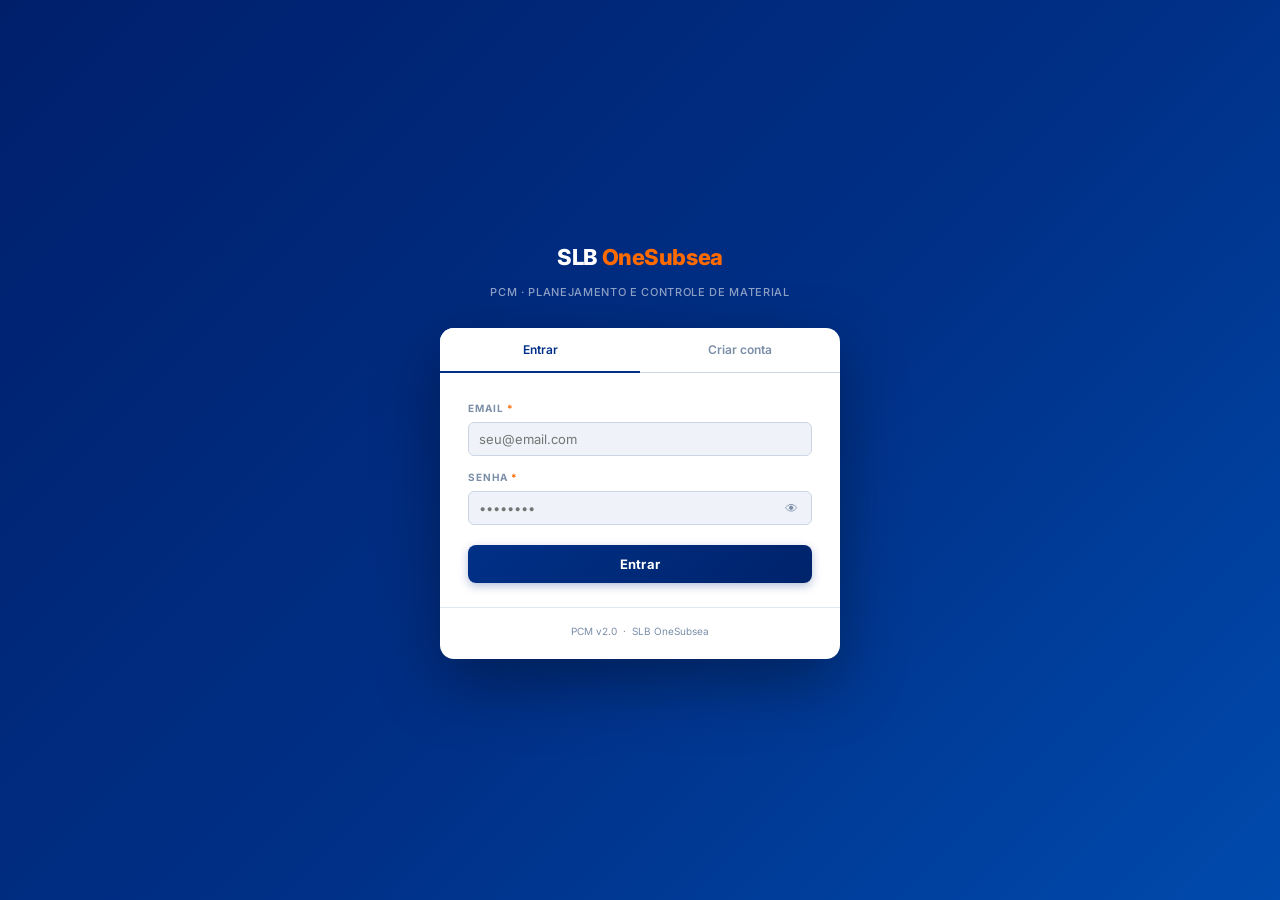
==== home.html @ 66a4e394 "primeiro commit" ====
<!DOCTYPE html>
<html lang="pt-BR">
<head>
<meta charset="UTF-8">
<meta name="viewport" content="width=device-width, initial-scale=1.0">
<link rel="stylesheet" href="css/styles.css">
<title>PCM — Home</title>
<style>
/* ── Welcome bar ────────────────────────────────────────────────────────── */
.welcome-bar {
  background: var(--white); border-bottom: 1px solid var(--border);
  padding: 13px 28px;
  display: flex; align-items: center; justify-content: space-between;
}
.welcome-text { font-family: var(--font-ui); font-size: var(--fs-md); color: var(--text2); }
.welcome-text b { color: var(--navy); font-weight: 700; }
.ws-count {
  font-family: var(--font-mono); font-size: var(--fs-sm); font-weight: 600;
  background: var(--navy3); color: var(--navy);
  border: 1px solid var(--border2); border-radius: 20px; padding: 3px 12px;
}

/* ── Grid ───────────────────────────────────────────────────────────────── */
.ws-grid {
  display: grid;
  grid-template-columns: repeat(auto-fill, minmax(290px, 1fr));
  gap: 16px;
  padding: 24px 28px;
  max-width: 1440px;
  margin: 0 auto;
}

/* ── Workspace card ─────────────────────────────────────────────────────── */
.ws-card {
  background: var(--white); border: 1px solid var(--border);
  border-radius: var(--radius); box-shadow: var(--shadow-sm);
  display: flex; flex-direction: column;
  cursor: pointer; transition: all .15s; overflow: hidden; position: relative;
}
.ws-card:hover { transform: translateY(-2px); box-shadow: var(--shadow); }

.ws-card-stripe {
  height: 4px;
  background: linear-gradient(90deg, var(--navy) 0%, #004aad 100%);
}

.ws-card-body { padding: 16px 18px 14px; flex: 1; }

.ws-sonda {
  font-family: var(--font-ui); font-size: 17px; font-weight: 800;
  color: var(--navy); letter-spacing: -.01em;
  display: flex; align-items: center; gap: 8px;
}
.ws-sonda svg { opacity: .4; flex-shrink: 0; }

.ws-poco {
  font-family: var(--font-mono); font-size: var(--fs-sm);
  color: var(--text3); margin-top: 3px; margin-left: 24px;
}

.ws-chips {
  display: flex; flex-wrap: wrap; gap: 5px; margin-top: 12px;
}
.ws-chip {
  display: inline-flex; align-items: center; gap: 4px;
  background: var(--bg); border: 1px solid var(--border2);
  border-radius: 5px; padding: 3px 8px;
  font-family: var(--font-ui); font-size: var(--fs-xs); color: var(--text2);
}
.ws-chip b { color: var(--navy); font-weight: 700; }

/* KPI strip */
.ws-kpis {
  display: flex; border-top: 1px solid var(--border2); margin-top: 14px;
}
.ws-kpi {
  flex: 1; padding: 9px 6px; text-align: center;
  border-right: 1px solid var(--border2);
}
.ws-kpi:last-child { border-right: none; }
.ws-kpi-val {
  font-family: var(--font-mono); font-size: 17px; font-weight: 700; display: block;
}
.ws-kpi-lbl {
  font-family: var(--font-ui); font-size: 9px; font-weight: 600;
  text-transform: uppercase; letter-spacing: .07em; color: var(--text3);
  display: block; margin-top: 2px;
}
.kpi-total .ws-kpi-val { color: var(--navy);   }
.kpi-exp   .ws-kpi-val { color: var(--danger);  }
.kpi-warn  .ws-kpi-val { color: var(--amber);   }
.kpi-ok    .ws-kpi-val { color: var(--green);   }

/* Card footer */
.ws-card-footer {
  display: flex; align-items: center; justify-content: space-between;
  padding: 9px 14px; border-top: 1px solid var(--border2);
  background: var(--bg);
}
.ws-date { font-family: var(--font-mono); font-size: var(--fs-xs); color: var(--text3); }
.ws-actions { display: flex; gap: 5px; }

.btn-open {
  background: linear-gradient(135deg, var(--navy), var(--navy2));
  color: #fff; border: none; border-radius: 6px;
  padding: 5px 13px; font-family: var(--font-ui);
  font-size: var(--fs-sm); font-weight: 700;
  cursor: pointer; transition: opacity .15s;
}
.btn-open:hover { opacity: .85; }

.btn-icon {
  background: var(--white); border: 1px solid var(--border);
  color: var(--text3); border-radius: 6px;
  padding: 5px 9px; cursor: pointer;
  font-size: 13px; line-height: 1; transition: all .15s;
}
.btn-icon:hover         { border-color: var(--navy);   color: var(--navy); }
.btn-icon.del:hover     { border-color: var(--danger);  color: var(--danger); }

/* ── Add card ───────────────────────────────────────────────────────────── */
.ws-add-card {
  border: 2px dashed var(--border); border-radius: var(--radius);
  background: transparent; box-shadow: none;
  display: flex; flex-direction: column;
  align-items: center; justify-content: center;
  gap: 10px; padding: 40px 20px; min-height: 220px;
  cursor: pointer; transition: all .15s;
}
.ws-add-card:hover { border-color: var(--navy); background: var(--navy3); transform: translateY(-2px); }

.ws-add-icon {
  width: 46px; height: 46px; border-radius: 50%;
  background: var(--navy3); border: 2px solid var(--border);
  display: flex; align-items: center; justify-content: center;
  font-size: 24px; color: var(--navy); transition: all .15s;
}
.ws-add-card:hover .ws-add-icon { background: var(--navy); color: #fff; border-color: var(--navy); }

.ws-add-label {
  font-family: var(--font-ui); font-size: var(--fs-md);
  font-weight: 600; color: var(--text3);
}
.ws-add-card:hover .ws-add-label { color: var(--navy); }

/* ── Admin badge ────────────────────────────────────────────────────────── */
.badge-admin {
  display: inline-flex; align-items: center; gap: 5px;
  background: linear-gradient(135deg, #7c3aed, #a855f7);
  color: #fff; font-family: var(--font-ui); font-size: 10px;
  font-weight: 800; letter-spacing: .08em; text-transform: uppercase;
  padding: 3px 9px; border-radius: 20px; margin-right: 6px;
}

/* ── User management modal ──────────────────────────────────────────────── */
.users-table { width: 100%; border-collapse: collapse; margin-top: 4px; }
.users-table th {
  font-family: var(--font-ui); font-size: var(--fs-xs); font-weight: 700;
  text-transform: uppercase; letter-spacing: .06em; color: var(--text3);
  padding: 6px 10px; border-bottom: 2px solid var(--border); text-align: left;
}
.users-table td {
  padding: 9px 10px; border-bottom: 1px solid var(--border2);
  font-family: var(--font-ui); font-size: var(--fs-sm); color: var(--text2);
  vertical-align: middle;
}
.users-table tr:last-child td { border-bottom: none; }
.role-badge {
  display: inline-block; padding: 2px 8px; border-radius: 4px;
  font-size: 10px; font-weight: 800; text-transform: uppercase; letter-spacing: .06em;
}
.role-badge.admin { background: #ede9fe; color: #7c3aed; }
.role-badge.user  { background: var(--bg); color: var(--text3); border: 1px solid var(--border2); }

/* ── Empty state ────────────────────────────────────────────────────────── */
.empty-state {
  grid-column: 1 / -1; text-align: center;
  padding: 50px 20px; color: var(--text3);
}
.empty-state svg { opacity: .25; display: block; margin: 0 auto 16px; }
.empty-state h3 { font-family: var(--font-ui); font-size: 15px; font-weight: 600; color: var(--text2); margin-bottom: 6px; }
.empty-state p  { font-family: var(--font-ui); font-size: var(--fs-md); }
</style>
</head>
<body>

<!-- HEADER -->
<header class="header">
  <div class="header-left">
    <div class="logo-wrap">
      <img src="https://www.onesubsea.slb.com/-/media/onesubseajv/images/logos/jv_mainlogo.svg"
           alt="SLB OneSubsea"
           onerror="this.onerror=null;this.style.display='none';document.getElementById('logo-fb').style.display='block'">
      <span id="logo-fb" style="display:none;font-size:18px;font-weight:800;color:#fff;letter-spacing:-.02em;">
        SLB <span style="color:#FF6B00">OneSubsea</span>
      </span>
    </div>
    <div class="header-divider"></div>
    <div class="header-text">
      <h1>PLANEJAMENTO E CONTROLE DE MATERIAIS OFFSHORE</h1>
    </div>
  </div>
  <div class="header-right">
    <span class="badge-admin" id="admin-badge" style="display:none">&#9679; Admin</span>
    <span class="header-badge" id="user-badge"></span>
    <button class="btn btn-ghost btn-header" id="btn-users" style="display:none;margin-right:6px;" onclick="openUsersModal()">
      <svg width="13" height="13" viewBox="0 0 24 24" fill="none" stroke="currentColor" stroke-width="2">
        <path d="M17 21v-2a4 4 0 0 0-4-4H5a4 4 0 0 0-4 4v2"/>
        <circle cx="9" cy="7" r="4"/>
        <path d="M23 21v-2a4 4 0 0 0-3-3.87"/>
        <path d="M16 3.13a4 4 0 0 1 0 7.75"/>
      </svg>
      Usuários
    </button>
    <button class="btn btn-header" onclick="doLogout()">
      <svg width="13" height="13" viewBox="0 0 24 24" fill="none" stroke="currentColor" stroke-width="2">
        <path d="M9 21H5a2 2 0 0 1-2-2V5a2 2 0 0 1 2-2h4"/>
        <polyline points="16 17 21 12 16 7"/>
        <line x1="21" y1="12" x2="9" y2="12"/>
      </svg>
      Sair
    </button>
  </div>
</header>

<!-- WELCOME BAR -->
<div class="welcome-bar">
  <span class="welcome-text">Olá, <b id="user-name">—</b>! Selecione um workspace para continuar.</span>
  <span class="ws-count" id="ws-count">0 workspaces</span>
</div>

<!-- GRID -->
<div class="ws-grid" id="ws-grid"></div>

<!-- MODAL: Novo / Editar Workspace -->
<div class="modal-overlay" id="wsModal">
  <div class="modal" style="max-width:500px;">
    <div class="modal-header">
      <div class="modal-title">
        <span class="modal-tag" id="ws-modal-tag">NOVO</span>
        <span id="ws-modal-title-text">Novo Workspace</span>
      </div>
      <button class="modal-close" onclick="closeWsModal()">&times;</button>
    </div>
    <div class="modal-body">
      <div class="form-grid">
        <div class="form-group full">
          <label class="form-label">Sonda / Barco <span class="req">*</span></label>
          <input class="form-input" id="ws-sonda" placeholder="ex: NS-39">
        </div>
        <div class="form-group full">
          <label class="form-label">Poço <span class="req">*</span></label>
          <input class="form-input" id="ws-poco" placeholder="ex: 8-MRO-35DA-RJS">
        </div>
        <div class="form-group">
          <label class="form-label">Operação</label>
          <input class="form-input" id="ws-op" placeholder="ex: ITH">
        </div>
        <div class="form-group">
          <label class="form-label">TAG</label>
          <input class="form-input" id="ws-tag" placeholder="ex: CCB-465">
        </div>
        <div class="form-group full">
          <label class="form-label">Supervisor / STO</label>
          <input class="form-input" id="ws-sup" placeholder="ex: DOUGLAS DIAS / SAT2">
        </div>
      </div>
    </div>
    <div class="modal-footer">
      <button class="btn btn-ghost" onclick="closeWsModal()">Cancelar</button>
      <button class="btn btn-primary" onclick="saveWorkspace()">
        <svg width="12" height="12" viewBox="0 0 16 16" fill="currentColor"><path d="M13.5 3.5L6 11 2.5 7.5 1 9l5 5 9-9z"/></svg>
        Salvar
      </button>
    </div>
  </div>
</div>

<!-- MODAL: Confirmar exclusão -->
<div class="modal-overlay" id="delModal">
  <div class="modal confirm-modal">
    <div class="modal-header">
      <div class="modal-title">
        <span class="modal-tag" style="background:var(--danger);color:#fff;">EXCLUIR</span>
        Confirmar Exclusão
      </div>
      <button class="modal-close" onclick="closeDelModal()">&times;</button>
    </div>
    <div class="confirm-body">
      Excluir o workspace:<br>
      <strong id="del-ws-name"></strong>
      <div class="confirm-warn">⚠ Todos os dados deste workspace serão removidos permanentemente.</div>
    </div>
    <div class="modal-footer">
      <button class="btn btn-ghost" onclick="closeDelModal()">Cancelar</button>
      <button class="btn btn-danger" onclick="confirmDeleteWs()">✕ &nbsp;Excluir</button>
    </div>
  </div>
</div>

<div class="toast" id="toast"></div>

<!-- MODAL: Gerenciar Usuários (admin only) -->
<div class="modal-overlay" id="usersModal">
  <div class="modal" style="max-width:560px;">
    <div class="modal-header">
      <div class="modal-title">
        <span class="modal-tag" style="background:#7c3aed;color:#fff;">ADMIN</span>
        Gerenciar Usuários
      </div>
      <button class="modal-close" onclick="closeUsersModal()">&times;</button>
    </div>
    <div class="modal-body" style="padding:0 0 4px;">
      <table class="users-table" id="users-table">
        <thead>
          <tr>
            <th>Nome</th>
            <th>E-mail</th>
            <th>Perfil</th>
            <th style="text-align:right">Ações</th>
          </tr>
        </thead>
        <tbody id="users-tbody"></tbody>
      </table>
    </div>
    <div class="modal-footer">
      <button class="btn btn-ghost" onclick="closeUsersModal()">Fechar</button>
    </div>
  </div>
</div>

<script>
// ── Auth guard ────────────────────────────────────────────────────────────
const session = JSON.parse(sessionStorage.getItem('pcm_session') || 'null');
if(!session) location.href = 'login.html';

const isAdmin = session?.role === 'admin';

document.getElementById('user-name').textContent  = session?.name  || session?.email || '—';
document.getElementById('user-badge').textContent = session?.email || '';
if(isAdmin){
  document.getElementById('admin-badge').style.display = 'inline-flex';
  document.getElementById('btn-users').style.display   = 'inline-flex';
}

function doLogout(){
  sessionStorage.removeItem('pcm_session');
  sessionStorage.removeItem('pcm_active_ws');
  location.href = 'login.html';
}

// ── Workspace storage ─────────────────────────────────────────────────────
function getWorkspaces(){ try{ return JSON.parse(localStorage.getItem('pcm_workspaces')||'[]'); }catch(e){ return []; } }
function saveWorkspaces(list){ localStorage.setItem('pcm_workspaces', JSON.stringify(list)); }

// ── KPI calc (lê items do workspace) ─────────────────────────────────────
function calcKPIs(wsId){
  try{
    const k1 = 'lismat_v2_' + wsId;
    const k2 = 'lismat_v2';
    const raw = localStorage.getItem(k1) || localStorage.getItem(k2) || null;
    console.log('[calcKPIs]', wsId, '→ key1:', !!localStorage.getItem(k1), '| key2:', !!localStorage.getItem(k2), '| raw:', !!raw);
    const items = raw ? JSON.parse(raw) : [];
    if(!Array.isArray(items)) return { total:0, exp:0, warn:0, ok:0 };
    const today = new Date(); today.setHours(0,0,0,0);
    let exp=0, warn=0, ok=0;
    items.forEach(it => {
      if(it.semValidade || !it.validadeEND) return;
      const d    = new Date(it.validadeEND + 'T00:00:00');
      const dias = Math.round((d - today) / 86400000);
      if(dias < 0)        exp++;
      else if(dias <= 60) warn++;
      else                ok++;
    });
    return { total: items.length, exp, warn, ok };
  }catch(e){ return { total:0, exp:0, warn:0, ok:0 }; }
}

function fmtDate(ts){
  return new Date(ts).toLocaleDateString('pt-BR',{ day:'2-digit', month:'2-digit', year:'numeric' });
}

function esc(s){ return (s||'').replace(/&/g,'&amp;').replace(/</g,'&lt;').replace(/>/g,'&gt;'); }

// ── Render ────────────────────────────────────────────────────────────────
function render(){
  const list  = getWorkspaces();
  const grid  = document.getElementById('ws-grid');
  const badge = document.getElementById('ws-count');
  badge.textContent = list.length + ' workspace' + (list.length !== 1 ? 's' : '');

  let html = '';

  if(list.length === 0){
    html += `
      <div class="empty-state">
        <svg width="52" height="52" viewBox="0 0 24 24" fill="none" stroke="currentColor" stroke-width="1.2">
          <rect x="2" y="3" width="20" height="14" rx="2"/>
          <path d="M8 21h8M12 17v4"/>
        </svg>
        <h3>Nenhum workspace criado ainda</h3>
        <p>Crie o primeiro workspace para começar a gerenciar os materiais da operação.</p>
      </div>`;
  }

  list.forEach(ws => {
    const kpi = calcKPIs(ws.id);
    html += `
    <div class="ws-card" onclick="openWorkspace('${ws.id}')">
      <div class="ws-card-stripe"></div>
      <div class="ws-card-body">
        <div class="ws-sonda">
          <svg width="15" height="15" viewBox="0 0 24 24" fill="none" stroke="currentColor" stroke-width="2">
            <rect x="2" y="3" width="20" height="14" rx="2"/><path d="M8 21h8M12 17v4"/>
          </svg>
          ${esc(ws.sonda)}
        </div>
        <div class="ws-poco">${esc(ws.poco)}</div>
        <div class="ws-chips">
          ${ws.op  ? `<span class="ws-chip"><b>OP</b> ${esc(ws.op)}</span>`   : ''}
          ${ws.tag ? `<span class="ws-chip"><b>TAG</b> ${esc(ws.tag)}</span>` : ''}
          ${ws.sup ? `<span class="ws-chip"><b>SUP</b> ${esc(ws.sup)}</span>` : ''}
        </div>
        <div class="ws-kpis">
          <div class="ws-kpi kpi-total">
            <span class="ws-kpi-val">${kpi.total}</span>
            <span class="ws-kpi-lbl">Total</span>
          </div>
          <div class="ws-kpi kpi-exp">
            <span class="ws-kpi-val">${kpi.exp}</span>
            <span class="ws-kpi-lbl">Vencidos</span>
          </div>
          <div class="ws-kpi kpi-warn">
            <span class="ws-kpi-val">${kpi.warn}</span>
            <span class="ws-kpi-lbl">Alerta</span>
          </div>
          <div class="ws-kpi kpi-ok">
            <span class="ws-kpi-val">${kpi.ok}</span>
            <span class="ws-kpi-lbl">OK</span>
          </div>
        </div>
      </div>
      <div class="ws-card-footer">
        <span class="ws-date">Criado ${fmtDate(ws.criadoEm)}</span>
        <div class="ws-actions" onclick="event.stopPropagation()">
          ${isAdmin ? `
          <button class="btn-icon" title="Editar" onclick="editWorkspace('${ws.id}')">
            <svg width="13" height="13" viewBox="0 0 24 24" fill="none" stroke="currentColor" stroke-width="2">
              <path d="M11 4H4a2 2 0 0 0-2 2v14a2 2 0 0 0 2 2h14a2 2 0 0 0 2-2v-7"/>
              <path d="M18.5 2.5a2.121 2.121 0 0 1 3 3L12 15l-4 1 1-4 9.5-9.5z"/>
            </svg>
          </button>
          <button class="btn-icon del" title="Excluir" onclick="askDelete('${ws.id}')">
            <svg width="13" height="13" viewBox="0 0 24 24" fill="none" stroke="currentColor" stroke-width="2">
              <polyline points="3 6 5 6 21 6"/><path d="M19 6l-1 14H6L5 6"/>
              <path d="M10 11v6M14 11v6"/><path d="M9 6V4h6v2"/>
            </svg>
          </button>` : ''}
          <button class="btn-open" onclick="openWorkspace('${ws.id}')">Abrir →</button>
        </div>
      </div>
    </div>`;
  });

  if(isAdmin){
    html += `
    <div class="ws-add-card" onclick="openWsModal()">
      <div class="ws-add-icon">+</div>
      <span class="ws-add-label">Novo Workspace</span>
    </div>`;
  }

  grid.innerHTML = html;
}

// ── Navegação ─────────────────────────────────────────────────────────────
function openWorkspace(id){
  sessionStorage.setItem('pcm_active_ws', id);
  location.href = 'index.html';
}

// ── Modal Workspace ───────────────────────────────────────────────────────
let editingWsId = null;

function openWsModal(ws){
  editingWsId = ws ? ws.id : null;
  document.getElementById('ws-modal-tag').textContent        = ws ? 'EDITAR' : 'NOVO';
  document.getElementById('ws-modal-title-text').textContent = ws ? 'Editar Workspace' : 'Novo Workspace';
  document.getElementById('ws-sonda').value = ws?.sonda || '';
  document.getElementById('ws-poco').value  = ws?.poco  || '';
  document.getElementById('ws-op').value    = ws?.op    || '';
  document.getElementById('ws-tag').value   = ws?.tag   || '';
  document.getElementById('ws-sup').value   = ws?.sup   || '';
  document.getElementById('wsModal').classList.add('open');
  setTimeout(() => document.getElementById('ws-sonda').focus(), 80);
}

function closeWsModal(){ document.getElementById('wsModal').classList.remove('open'); }

function editWorkspace(id){
  const ws = getWorkspaces().find(w => w.id === id);
  if(ws) openWsModal(ws);
}

function saveWorkspace(){
  const sonda = document.getElementById('ws-sonda').value.trim();
  const poco  = document.getElementById('ws-poco').value.trim();
  if(!sonda || !poco){ showToast('Sonda e Poço são obrigatórios.','warn'); return; }

  const list = getWorkspaces();
  if(editingWsId){
    const idx = list.findIndex(w => w.id === editingWsId);
    if(idx >= 0) list[idx] = { ...list[idx], sonda, poco,
      op:  document.getElementById('ws-op').value.trim(),
      tag: document.getElementById('ws-tag').value.trim(),
      sup: document.getElementById('ws-sup').value.trim(),
    };
  } else {
    list.push({
      id: 'ws_' + Date.now(),
      sonda, poco,
      op:       document.getElementById('ws-op').value.trim(),
      tag:      document.getElementById('ws-tag').value.trim(),
      sup:      document.getElementById('ws-sup').value.trim(),
      criadoEm: Date.now(),
    });
  }

  saveWorkspaces(list);
  closeWsModal();
  render();
  showToast(editingWsId ? 'Workspace atualizado.' : 'Workspace criado com sucesso!', 'success');
}

// ── Delete ────────────────────────────────────────────────────────────────
let deletingWsId = null;

function askDelete(id){
  const ws = getWorkspaces().find(w => w.id === id);
  if(!ws) return;
  deletingWsId = id;
  document.getElementById('del-ws-name').textContent = ws.sonda + ' — ' + ws.poco;
  document.getElementById('delModal').classList.add('open');
}

function closeDelModal(){ document.getElementById('delModal').classList.remove('open'); deletingWsId = null; }

function confirmDeleteWs(){
  if(!deletingWsId) return;
  const list = getWorkspaces().filter(w => w.id !== deletingWsId);
  localStorage.removeItem('lismat_v2_' + deletingWsId);
  saveWorkspaces(list);
  closeDelModal();
  render();
  showToast('Workspace excluído.', 'success');
}

// ── Toast ─────────────────────────────────────────────────────────────────
function showToast(msg, type='info'){
  const t = document.getElementById('toast');
  t.textContent = msg;
  t.className = `toast toast-${type} show`;
  clearTimeout(t._tid);
  t._tid = setTimeout(() => t.classList.remove('show'), 3200);
}

// ── User management (admin only) ──────────────────────────────────────────
function getUsers(){ try{ return JSON.parse(localStorage.getItem('pcm_users')||'[]'); }catch(e){ return []; } }
function saveUsersAdmin(u){ localStorage.setItem('pcm_users', JSON.stringify(u)); }

function openUsersModal(){
  if(!isAdmin) return;
  renderUsersTable();
  document.getElementById('usersModal').classList.add('open');
}
function closeUsersModal(){ document.getElementById('usersModal').classList.remove('open'); }

function renderUsersTable(){
  const users = getUsers();
  const tbody = document.getElementById('users-tbody');
  tbody.innerHTML = users.map((u, i) => {
    const isSelf = u.email === session.email;
    const roleBadge = u.role === 'admin'
      ? '<span class="role-badge admin">Admin</span>'
      : '<span class="role-badge user">Usuário</span>';
    const toggleLbl = u.role === 'admin' ? 'Tornar Usuário' : 'Tornar Admin';
    const actions = isSelf
      ? '<span style="font-size:var(--fs-xs);color:var(--text3)">Você</span>'
      : `<button class="btn-icon" style="font-size:11px;padding:4px 8px;" onclick="toggleUserRole(${i})">${toggleLbl}</button>
         <button class="btn-icon del" style="font-size:11px;padding:4px 8px;" onclick="deleteUser(${i})">Excluir</button>`;
    return `<tr>
      <td>${esc(u.name)}</td>
      <td style="font-family:var(--font-mono);font-size:var(--fs-xs)">${esc(u.email)}</td>
      <td>${roleBadge}</td>
      <td style="text-align:right;display:flex;gap:5px;justify-content:flex-end">${actions}</td>
    </tr>`;
  }).join('');
}

function toggleUserRole(idx){
  const users = getUsers();
  if(!users[idx] || users[idx].email === session.email) return;
  users[idx].role = users[idx].role === 'admin' ? 'user' : 'admin';
  saveUsersAdmin(users);
  renderUsersTable();
  showToast('Perfil atualizado.', 'success');
}

function deleteUser(idx){
  const users = getUsers();
  if(!users[idx] || users[idx].email === session.email) return;
  if(!confirm(`Excluir o usuário "${users[idx].name}" (${users[idx].email})?`)) return;
  users.splice(idx, 1);
  saveUsersAdmin(users);
  renderUsersTable();
  showToast('Usuário removido.', 'success');
}

// ── Keyboard ──────────────────────────────────────────────────────────────
document.addEventListener('keydown', e => {
  if(e.key === 'Escape'){ closeWsModal(); closeDelModal(); closeUsersModal(); }
});

render();
</script>
</body>
</html>
---- css/styles.css ----
@import url('https://fonts.googleapis.com/css2?family=Inter:wght@300;400;500;600;700&family=JetBrains+Mono:wght@400;500;600&display=swap');

/* ══════════════════════════════════════════════════════════════
   DESIGN TOKENS
══════════════════════════════════════════════════════════════ */
:root {
  /* Colors */
  --navy:       #003087;
  --navy2:      #00236b;
  --navy3:      #e8edf7;
  --orange:     #FF6B00;
  --bg:         #EFF2F8;
  --white:      #FFFFFF;
  --border:     #CDD5E4;
  --border2:    #E2E8F4;
  --text:       #12213A;
  --text2:      #3D5068;
  --text3:      #7A8EA8;
  --green:      #0F6B3A;
  --green-bg:   #E3F5EC;
  --amber:      #B45309;
  --amber-bg:   #FEF3C7;
  --blue-bg:    #EEF3FB;
  --danger:     #B91C1C;
  --danger-bg:  #FEE2E2;

  /* Typography — Single source of truth */
  --font-ui:    'Inter', sans-serif;
  --font-mono:  'JetBrains Mono', monospace;
  --fs-xs:      10px;
  --fs-sm:      11px;
  --fs-base:    12px;
  --fs-md:      13px;
  --fs-lg:      14px;

  /* Shadows */
  --shadow-sm:  0 1px 3px rgba(0,30,80,.08), 0 1px 2px rgba(0,30,80,.04);
  --shadow:     0 4px 12px rgba(0,30,80,.10), 0 1px 3px rgba(0,30,80,.06);
  --shadow-lg:  0 8px 24px rgba(0,30,80,.12), 0 2px 8px rgba(0,30,80,.06);

  --radius:     10px;
  --transition: all .18s cubic-bezier(.4,0,.2,1);
}

/* ══════════════════════════════════════════════════════════════
   RESET
══════════════════════════════════════════════════════════════ */
*, *::before, *::after { box-sizing:border-box; margin:0; padding:0; }

body {
  font-family: var(--font-ui);
  background:  var(--bg);
  color:       var(--text);
  min-height:  100vh;
  font-size:   var(--fs-base);
  line-height: 1.5;
}
body.app-layout {
  height:          100dvh;
  overflow:        hidden;
  display:         flex;
  flex-direction:  column;
}

/* ══════════════════════════════════════════════════════════════
   HEADER
══════════════════════════════════════════════════════════════ */
.header {
  background: linear-gradient(135deg, #001f6b 0%, #003087 60%, #004aad 100%);
  padding: 0 32px;
  display: flex; align-items: center; justify-content: space-between;
  height: 68px; position: sticky; top: 0; z-index: 100;
  box-shadow: 0 2px 16px rgba(0,0,0,.25);
}
.header::after {
  content:''; position:absolute; bottom:0; left:0; right:0; height:3px;
  background: linear-gradient(90deg, var(--orange) 0%, #ff9500 100%);
}
.header-left  { display:flex; align-items:center; gap:20px; }
.logo-wrap    { display:flex; align-items:center; }
.logo-wrap img { height:38px; filter:brightness(0) invert(1); transition:opacity .2s; }
.logo-wrap img:hover { opacity:.85; }
.header-divider { width:1px; height:32px; background:rgba(255,255,255,.2); margin:0 4px; }
.header-text { line-height:1.3; }
.header-text h1 {
  font-family: var(--font-ui); font-size: var(--fs-lg);
  font-weight: 600; color: #fff; letter-spacing: -.01em;
}
.header-right { display:flex; align-items:center; gap:8px; }
.header-badge {
  background: rgba(255,255,255,.12); border: 1px solid rgba(255,255,255,.2);
  border-radius: 6px; padding: 4px 10px;
  font-family: var(--font-mono); font-size: var(--fs-xs);
  color: rgba(255,255,255,.7); letter-spacing: .04em;
}

/* ══════════════════════════════════════════════════════════════
   CONFIG PANEL
══════════════════════════════════════════════════════════════ */
.config-panel {
  display:flex; align-items:center; flex-wrap:wrap; gap:10px;
  padding:12px 32px; background:var(--white);
  border-bottom:1px solid var(--border); font-family:var(--font-ui);
  flex-shrink: 0;
  margin-left: 224px;
}
.cfg-field { display:flex; flex-direction:column; gap:3px; }
.cfg-field.wide { flex:1; min-width:160px; }
.cfg-label {
  font-family: var(--font-ui); font-size: var(--fs-xs);
  font-weight: 600; color: var(--text3);
  text-transform: uppercase; letter-spacing: .06em;
}
.cfg-input {
  font-family: var(--font-ui); font-size: var(--fs-base);
  font-weight: 500; color: var(--text);
  border: 1px solid var(--border); border-radius: 6px;
  padding: 5px 9px; background: var(--bg); outline: none;
  transition: border-color .15s;
}
.cfg-input:focus { border-color: var(--navy); }
.cfg-sep { width:1px; height:36px; background:var(--border); margin:0 4px; flex-shrink:0; }
.cfg-validity {
  display:inline-flex; align-items:center; gap:5px; padding:4px 9px;
  border:1px solid; font-family: var(--font-mono); font-size: var(--fs-xs);
  font-weight: 700; white-space:nowrap; border-radius:6px;
}
.valid-ok   { color:var(--green);  border-color:var(--green);  background:var(--green-bg); }
.valid-warn { color:var(--amber);  border-color:var(--amber);  background:var(--amber-bg); }
.valid-exp  { color:var(--danger); border-color:var(--danger); background:var(--danger-bg); }
.valid-nd   { color:var(--text3);  border-color:var(--border); background:var(--bg); }

/* ══════════════════════════════════════════════════════════════
   LAYOUT
══════════════════════════════════════════════════════════════ */
main { padding: 20px 28px; max-width: 1600px; margin: 0 auto; }
main.main-content {
  padding: 20px 24px 0;
  max-width: none;
  margin: 0;
  flex: 1;
  min-width: 0;
  display: flex;
  flex-direction: column;
  overflow: hidden;
}

/* ══════════════════════════════════════════════════════════════
   PAGE BODY — sidebar layout
══════════════════════════════════════════════════════════════ */
.page-body {
  display: flex;
  align-items: stretch;
  flex: 1;
  min-height: 0;
  overflow: hidden;
  margin-left: 224px;
}

/* ══════════════════════════════════════════════════════════════
   SIDEBAR
══════════════════════════════════════════════════════════════ */
.sidebar {
  position: fixed;
  left: 0;
  top: 68px; /* abaixo do header */
  height: calc(100dvh - 68px);
  width: 224px;
  z-index: 99;
  background: var(--white);
  border-right: 1px solid var(--border);
  overflow-y: auto;
  display: flex;
  flex-direction: column;
}
.sidebar::-webkit-scrollbar { width: 4px; }
.sidebar::-webkit-scrollbar-thumb { background: var(--border); border-radius: 2px; }

.sidebar-actions {
  padding: 8px 10px;
  display: flex;
  flex-direction: column;
  gap: 4px;
}
.sidebar-action-btn {
  display: flex; align-items: center; gap: 8px;
  width: 100%; padding: 7px 10px; border-radius: 7px;
  font-family: var(--font-ui); font-size: var(--fs-sm); font-weight: 600;
  color: var(--text2); background: none; border: none; cursor: pointer;
  transition: all .15s; text-align: left;
}
.sidebar-action-btn svg { flex-shrink: 0; opacity: .55; }
.sidebar-action-btn:hover { background: var(--bg); color: var(--navy); }
.sidebar-action-btn:hover svg { opacity: 1; }
.sidebar-action-excel { color: var(--green); }
.sidebar-action-excel svg { opacity: .7; }
.sidebar-action-excel:hover { background: var(--green-bg); color: var(--green); }

.sidebar-home { padding: 0; }
.sidebar-home-btn {
  display: flex; align-items: center; justify-content: center; gap: 9px;
  padding: 12px 32px; border-radius: 0; width: 100%;
  font-family: var(--font-ui); font-size: var(--fs-sm); font-weight: 600;
  letter-spacing: .04em; color: var(--text3); text-decoration: none;
  border-left: 3px solid transparent;
  transition: all .15s;
}
.sidebar-home-btn:hover { background: var(--bg); color: var(--navy); }
.sidebar-home-btn svg { flex-shrink: 0; }

.sidebar-top-items { padding: 6px 0; }
.sidebar-divider { height: 1px; background: var(--border); margin: 4px 0; }

.sidebar-section-header {
  display: flex; align-items: center; gap: 8px;
  padding: 12px 14px;
  font-family: var(--font-ui); font-size: var(--fs-sm);
  font-weight: 700; text-transform: uppercase; letter-spacing: .07em;
  color: var(--navy); cursor: pointer; user-select: none;
  border-bottom: 1px solid var(--border2);
  transition: background .12s;
}
.sidebar-section-header:hover { background: var(--navy3); }
.sidebar-section-header > svg:first-child { flex-shrink: 0; opacity: .6; }

.sidebar-chevron { margin-left: auto; opacity: .45; transition: transform .2s; flex-shrink: 0; }
.sidebar-section.open .sidebar-chevron { transform: rotate(180deg); }

.sidebar-section-items { padding: 5px 0; }
.sidebar-section:not(.open) .sidebar-section-items { display: none; }

.sidebar-item {
  display: flex; align-items: center; gap: 9px;
  padding: 8px 14px 8px 18px;
  font-family: var(--font-ui); font-size: var(--fs-sm); font-weight: 500;
  color: var(--text2); cursor: pointer;
  border-left: 3px solid transparent;
  transition: all .12s; user-select: none;
}
.sidebar-item svg { flex-shrink: 0; opacity: .45; transition: opacity .12s; }
.sidebar-item:hover { background: var(--bg); color: var(--navy); }
.sidebar-item:hover svg { opacity: .8; }
.sidebar-item.active {
  background: var(--blue-bg); color: var(--navy);
  border-left-color: var(--navy); font-weight: 700;
}
.sidebar-item.active svg { opacity: 1; }

.sidebar-item-loadout { color: var(--orange); font-weight: 600; }
.sidebar-item-loadout svg { opacity: .65; }
.sidebar-item-loadout:hover { background: #fff8f0; }
.sidebar-item-loadout.active { background: #fff3e6; border-left-color: var(--orange); }

/* ══════════════════════════════════════════════════════════════
   KPI CARDS
══════════════════════════════════════════════════════════════ */
.kpi-row { display:grid; grid-template-columns:repeat(5,1fr); gap:12px; margin-bottom:18px; flex-shrink:0; }
.kpi {
  background:var(--white); border:1px solid var(--border);
  border-radius:var(--radius); padding:14px 16px;
  position:relative; overflow:hidden; cursor:pointer;
  transition:all .15s; box-shadow:var(--shadow-sm);
}
.kpi:hover  { transform:translateY(-1px); box-shadow:var(--shadow); }
.kpi.active { border-color:var(--navy); }
.kpi::before {
  content:''; position:absolute; top:0; left:0; right:0; height:3px;
  border-radius:var(--radius) var(--radius) 0 0;
}
.kpi.k-total::before   { background:var(--navy);   }
.kpi.k-expired::before { background:var(--danger);  }
.kpi.k-warning::before { background:var(--amber);   }
.kpi.k-ok::before      { background:var(--green);   }
.kpi.k-no-date::before { background:var(--text3);   }
.kpi-label {
  font-family: var(--font-ui); font-size: var(--fs-xs);
  font-weight: 600; text-transform: uppercase;
  letter-spacing: 1.2px; color: var(--text3); margin-bottom: 6px;
}
.kpi-value {
  font-family: var(--font-mono); font-size: 28px; font-weight: 600; line-height: 1;
}
.kpi.k-total   .kpi-value { color: var(--navy);   }
.kpi.k-expired .kpi-value { color: var(--danger);  }
.kpi.k-warning .kpi-value { color: var(--amber);   }
.kpi.k-ok      .kpi-value { color: var(--green);   }
.kpi.k-no-date .kpi-value { color: var(--text3);   }
.kpi-desc { font-family:var(--font-ui); font-size:var(--fs-sm); color:var(--text3); margin-top:4px; }

/* ══════════════════════════════════════════════════════════════
   TABS
══════════════════════════════════════════════════════════════ */
.tabs {
  display:flex; border-bottom:2px solid var(--border);
  overflow-x:auto; -webkit-overflow-scrolling:touch; gap:2px;
}
.tabs::-webkit-scrollbar { height:3px; }
.tab {
  padding: 9px 18px;
  font-family: var(--font-ui); font-size: var(--fs-xs);
  font-weight: 600; letter-spacing: .07em;
  color: var(--text3); cursor: pointer;
  border-bottom: 2px solid transparent; margin-bottom: -2px;
  transition: all .15s; text-transform: uppercase;
  white-space: nowrap; flex-shrink: 0; border-radius: 6px 6px 0 0;
}
.tab:hover  { color:var(--navy); background:var(--navy3); }
.tab.active { color:var(--navy); border-bottom-color:var(--navy); background:var(--white); font-weight:700; }
.tab-content { display:none; flex-direction:column; flex:1; min-height:0; }
.tab-content.active { display:flex; }

/* Load Out tab special style */
.tab-loadout { color:var(--orange); font-weight:700; }
.tab-loadout svg { margin-right:3px; }

/* ══════════════════════════════════════════════════════════════
   CONTROLS BAR
══════════════════════════════════════════════════════════════ */
.controls { display:flex; align-items:center; gap:10px; padding:10px 0; flex-wrap:wrap; flex-shrink:0; }
.search-wrap { position:relative; flex:1; min-width:200px; }
.search-wrap svg { position:absolute; left:10px; top:50%; transform:translateY(-50%); opacity:.4; }
.count-badge { font-family:var(--font-mono); font-size:var(--fs-sm); color:var(--text3); white-space:nowrap; }
.count-badge span { color:var(--navy); font-weight:600; }

/* Controls right-side action group */
.controls-actions { margin-left:auto; display:flex; gap:8px; }

/* Load Out header info block */
.loadout-header-info { display:flex; flex-direction:column; gap:2px; }
.loadout-header-title { font-size:14px; font-weight:700; color:var(--navy); }
.loadout-header-sub   { font-size:11px; color:var(--text3); }

/* ══════════════════════════════════════════════════════════════
   INPUTS & SELECTS (globais)
══════════════════════════════════════════════════════════════ */
input[type="text"], input[type="date"], input[type="file"] {
  font-family: var(--font-ui); font-size: var(--fs-base);
  color: var(--text);
}
input[type="text"] {
  width:100%; background:var(--white); border:1px solid var(--border);
  border-radius:7px; padding:8px 12px 8px 34px; outline:none;
  transition:border-color .15s; box-shadow:var(--shadow-sm);
}
input[type="text"]:focus { border-color:var(--navy); box-shadow:0 0 0 3px rgba(0,48,135,.08); }
input[type="text"]::placeholder { color:var(--text3); }
input[type="date"]:focus, .form-select:focus, .form-input:focus { border-color:var(--navy); }
select {
  font-family: var(--font-ui); font-size: var(--fs-base); font-weight:500;
  background:var(--white); border:1px solid var(--border); border-radius:7px;
  color:var(--text); padding:7px 12px; outline:none; cursor:pointer;
  transition:border-color .15s; box-shadow:var(--shadow-sm);
}
select:focus { border-color:var(--navy); }

/* Hidden file input */
.input-hidden { display:none; }

/* ══════════════════════════════════════════════════════════════
   BUTTONS
══════════════════════════════════════════════════════════════ */
.btn {
  display: inline-flex; align-items: center; gap: 6px;
  padding: 7px 13px; border-radius: 7px;
  font-family: var(--font-ui); font-size: var(--fs-base);
  font-weight: 600; cursor: pointer; border: none;
  transition: all .15s; white-space: nowrap;
}
.btn svg { flex-shrink:0; }
.btn-primary {
  background: linear-gradient(135deg, var(--navy) 0%, var(--navy2) 100%);
  color: #fff; box-shadow: 0 2px 8px rgba(0,48,135,.25);
}
.btn-primary:hover { opacity:.9; transform:translateY(-1px); }
.btn-ghost {
  background:var(--white); color:var(--text2);
  border:1px solid var(--border); box-shadow:var(--shadow-sm);
}
.btn-ghost:hover { border-color:var(--border2); color:var(--text); }
.btn-danger  { background:transparent; color:var(--danger); border:1px solid var(--danger); }
.btn-danger:hover { background:var(--danger-bg); }
.btn-edit {
  background:var(--blue-bg); color:var(--navy);
  border:1px solid var(--navy3); padding:4px 9px;
  font-size:var(--fs-sm); border-radius:5px;
}
.btn-edit:hover { background:var(--navy3); }
.btn-des {
  background:transparent; color:var(--green);
  border:1px solid rgba(22,163,74,.3); padding:4px 9px;
  font-size:var(--fs-sm); border-radius:5px; cursor:pointer;
  min-height:30px; transition:all .15s;
}
.btn-des:hover { background:var(--green-bg); border-color:var(--green); }
.btn-des.ativo {
  background:var(--green-bg); color:var(--green);
  border-color:var(--green); font-weight:700;
}
/* Linha desembarcada — visual atenuado */
tr.item-desembarcado td { opacity:.5; }
tr.item-desembarcado .btn-des.ativo { opacity:1; }
tr.item-desembarcado td.td-desc span::after {
  content: ' — DESEMBARCADO';
  font-size:9px; font-weight:700; color:var(--green);
  background:var(--green-bg); border-radius:4px;
  padding:1px 5px; margin-left:6px; letter-spacing:.04em;
  vertical-align:middle; opacity:1 !important;
}
/* Botão ícone-only */
.btn-icon { padding:4px 7px; display:inline-flex; align-items:center; justify-content:center; }
/* Botão Transbordo */
.btn-transb {
  background:transparent; color:var(--orange);
  border:1px solid rgba(255,107,0,.3); padding:4px 9px;
  font-size:var(--fs-sm); border-radius:5px; cursor:pointer;
  min-height:30px; transition:all .15s;
}
.btn-transb:hover { background:rgba(255,107,0,.08); border-color:var(--orange); }
.btn-transb.ativo {
  background:rgba(255,107,0,.1); color:var(--orange);
  border-color:var(--orange); font-weight:700;
}
/* Linha transbordada — visual atenuado */
tr.item-transbordado td { opacity:.5; }
tr.item-transbordado .btn-transb.ativo { opacity:1; }
tr.item-transbordado td.td-desc span::after {
  content: ' — TRANSBORDO';
  font-size:9px; font-weight:700; color:var(--orange);
  background:rgba(255,107,0,.1); border-radius:4px;
  padding:1px 5px; margin-left:6px; letter-spacing:.04em;
  vertical-align:middle; opacity:1 !important;
}
.btn-del {
  background:transparent; color:var(--danger);
  border:1px solid rgba(185,28,28,.25); padding:4px 9px;
  font-size:var(--fs-sm); border-radius:5px;
}
.btn-del:hover { background:var(--danger-bg); }

/* Header right buttons */
.btn-header {
  background:rgba(255,255,255,.12); color:rgba(255,255,255,.85);
  border:1px solid rgba(255,255,255,.2);
  font-size:11px; font-weight:600;
  padding:7px 13px; border-radius:7px; cursor:pointer;
  display:flex; align-items:center; gap:6px;
}
.btn-header:hover { background:rgba(255,255,255,.2); color:#fff; }

/* Excel export button */
.btn-excel {
  background:linear-gradient(135deg,#1d6f42,#157a3a); color:#fff;
  border:none; font-size:12px; font-weight:700;
  padding:8px 16px; border-radius:8px; cursor:pointer;
  display:flex; align-items:center; gap:7px;
  box-shadow:0 2px 8px rgba(0,80,30,.35); transition:all .15s;
}
.btn-excel:hover { opacity:.9; }

/* btn-primary with margin-left:auto (used as last item in controls) */
.btn-primary.btn-right { margin-left:auto; }

/* ══════════════════════════════════════════════════════════════
   TABLE
══════════════════════════════════════════════════════════════ */
.table-wrap {
  background:var(--white); border:1px solid var(--border);
  border-radius:0 0 var(--radius) var(--radius);
  overflow-x:auto; overflow-y:auto; border-top:none; box-shadow:var(--shadow-sm);
  flex:1; min-height:0;
}
.table-wrap::-webkit-scrollbar { height:6px; }
.table-wrap::-webkit-scrollbar-thumb { background:var(--border); border-radius:3px; }
table { width:100%; border-collapse:collapse; }

/* thead */
thead th {
  position: sticky; top: 0; z-index: 2;
  background: linear-gradient(180deg, #003a9e 0%, var(--navy) 100%);
  color: rgba(255,255,255,.9);
  font-family: var(--font-ui); font-size: var(--fs-xs);
  font-weight: 700; text-transform: uppercase; letter-spacing: .08em;
  padding: 10px 12px; text-align: center;
  white-space: nowrap; cursor: pointer; user-select: none;
  border-right: 1px solid rgba(255,255,255,.08);
}
thead th:last-child  { border-right: none; }
thead th.no-sort     { cursor: default; }
thead th .sort-icon  { opacity:.4; margin-left:4px; }
thead th.sort-asc  .sort-icon::after { content:' ↑'; color:var(--orange); opacity:1; }
thead th.sort-desc .sort-icon::after { content:' ↓'; color:var(--orange); opacity:1; }

/* th width utilities */
.th-num    { width:40px;  text-align:center; }
.th-item   { width:50px;  text-align:center; }
.th-center { text-align:center; }

/* tbody */
tbody tr { border-bottom:1px solid var(--border2); transition:background .1s; }
tbody tr:last-child { border-bottom:none; }
tbody tr:nth-child(even) { background:#fafcff; }
tbody tr:hover { background:var(--blue-bg); }

/* td base — TUDO centrado por padrão */
tbody td {
  padding: 8px 12px;
  vertical-align: middle;
  text-align: center;
  font-family: var(--font-ui);
  font-size: var(--fs-base);
  color: var(--text2);
}

/* Células de descrição — alinhamento esquerdo */
.td-desc {
  text-align: left !important;
  max-width: 280px;
}
.td-desc span {
  display: block; font-family: var(--font-ui);
  font-size: var(--fs-base); font-weight: 600;
  color: var(--text); line-height: 1.4;
}
.td-desc small {
  display: block; font-family: var(--font-mono);
  font-size: var(--fs-xs); color: var(--text3); margin-top:1px;
}

/* Células de código / mono */
.td-mono {
  font-family: var(--font-mono); font-size: var(--fs-sm);
  color: var(--text3); text-align: center;
}
.td-mono.bright { color: var(--text2); font-weight: 500; }

/* Outros utilitários de célula */
.td-actions { white-space:nowrap; display:flex; gap:6px; justify-content:center; }
.rt-cell { font-family:var(--font-mono); font-size:var(--fs-sm); color:var(--text2); text-align:center; }
.empty-row td { text-align:center; padding:40px; color:var(--text3); font-size:var(--fs-md); }

/* Badges de categoria */
.cat-badge {
  display: inline-block; font-family: var(--font-ui);
  font-size: var(--fs-xs); font-weight: 700;
  padding: 2px 8px; letter-spacing: .04em; text-transform: uppercase;
  white-space: nowrap; border-radius: 4px;
}
.cat-ferr { background:var(--blue-bg);  color:var(--navy);  border:1px solid var(--navy3);  }
.cat-cont { background:var(--green-bg); color:var(--green); border:1px solid #b7dfc5; }
.cat-skid { background:var(--amber-bg); color:var(--amber); border:1px solid #f0c040; }

/* Status pills */
.status-pill {
  display: inline-flex; align-items: center; gap: 5px;
  font-family: var(--font-mono); font-size: var(--fs-sm);
  font-weight: 600; padding: 3px 8px; white-space: nowrap; border-radius: 5px;
}
.status-expired { background:var(--danger-bg);  color:var(--danger); border:1px solid var(--danger); }
.status-warning { background:var(--amber-bg);   color:var(--amber);  border:1px solid var(--amber);  }
.status-ok      { background:var(--green-bg);   color:var(--green);  border:1px solid #b7dfc5;       }
.status-nd      { background:var(--bg);         color:var(--text3);  border:1px solid var(--border); }
.status-na      { background:var(--blue-bg);    color:var(--navy);   border:1px solid var(--border2); font-style:italic; }

/* Dots */
.dot { width:6px; height:6px; border-radius:50%; display:inline-block; }
.dot-red    { background:var(--danger); }
.dot-yellow { background:var(--amber);  }
.dot-green  { background:var(--green);  }

/* Dias value */
.dias-value { font-family:var(--font-mono); font-weight:600; font-size:var(--fs-md); }
.dias-expired { color:var(--danger); }
.dias-warning { color:var(--amber);  }
.dias-ok      { color:var(--green);  }
.dias-nd      { color:var(--text3);  }
.dias-preview { font-family:var(--font-mono); font-size:var(--fs-base); margin-top:3px; min-height:16px; }

/* ══════════════════════════════════════════════════════════════
   MODAL
══════════════════════════════════════════════════════════════ */
.modal-overlay {
  position:fixed; inset:0; background:rgba(0,30,80,.35);
  z-index:200; display:flex; align-items:center; justify-content:center;
  opacity:0; pointer-events:none; transition:opacity .2s;
  backdrop-filter:blur(4px);
}
.modal-overlay.open { opacity:1; pointer-events:all; }
.modal {
  background:var(--white); border:1px solid var(--border);
  border-radius:var(--radius); width:100%; max-width:680px;
  max-height:92vh; overflow-y:auto;
  transform:translateY(14px); transition:transform .2s; box-shadow:var(--shadow);
}
.modal-overlay.open .modal { transform:translateY(0); }
.modal-header {
  display:flex; align-items:center; justify-content:space-between;
  padding:16px 20px; border-bottom:1px solid var(--border);
  position:sticky; top:0; background:var(--white); z-index:1;
}
.modal-title {
  font-family: var(--font-ui); font-size: var(--fs-lg);
  font-weight: 700; color: var(--text);
  display:flex; align-items:center; gap:10px;
}
.modal-tag {
  font-family: var(--font-mono); font-size: var(--fs-xs);
  font-weight: 700; padding: 3px 8px; letter-spacing: .5px;
  border-radius: 4px; background: var(--blue-bg); color: var(--navy);
}
/* Delete confirmation modal tag */
.modal-tag-delete {
  font-family: var(--font-mono); font-size: var(--fs-xs);
  font-weight: 700; padding: 3px 8px; letter-spacing: .5px;
  border-radius: 4px; background: var(--danger); color: #fff;
}
.modal-close {
  background:none; border:none; color:var(--text3);
  cursor:pointer; font-size:22px; line-height:1;
  padding:2px 6px; transition:color .15s; border-radius:4px;
}
.modal-close:hover { color:var(--text); background:var(--bg); }
.modal-body   { padding:20px; }
.modal-footer {
  padding:14px 20px; border-top:1px solid var(--border);
  display:flex; justify-content:flex-end; gap:10px;
  position:sticky; bottom:0; background:var(--white);
}

/* ══════════════════════════════════════════════════════════════
   FORM
══════════════════════════════════════════════════════════════ */
.form-grid  { display:grid; grid-template-columns:1fr 1fr; gap:14px; }
.form-group { display:flex; flex-direction:column; gap:6px; }
.form-group.full { grid-column:1/-1; }
.form-label {
  font-family: var(--font-ui); font-size: var(--fs-xs);
  font-weight: 700; text-transform: uppercase;
  letter-spacing: 1px; color: var(--text3);
}
.form-label .req { color:var(--orange); }
.form-input {
  font-family: var(--font-ui); font-size: var(--fs-md);
  background:var(--bg); border:1px solid var(--border);
  border-radius:6px; color:var(--text); padding:8px 10px;
  outline:none; transition:border-color .15s; width:100%;
}
.form-input:focus { border-color:var(--navy); box-shadow:0 0 0 3px rgba(0,48,135,.08); }
.form-input[type="date"] { color-scheme:light; }
.form-input[readonly]    { opacity:.55; cursor:not-allowed; }
.form-select {
  font-family: var(--font-ui); font-size: var(--fs-md);
  background:var(--bg); border:1px solid var(--border);
  border-radius:6px; color:var(--text); padding:8px 10px;
  outline:none; cursor:pointer; width:100%;
}
.form-divider { grid-column:1/-1; border:none; border-top:1px solid var(--border); margin:4px 0; }
.form-section {
  grid-column:1/-1;
  font-family: var(--font-ui); font-size: var(--fs-xs);
  font-weight: 700; text-transform: uppercase;
  letter-spacing: 1.5px; color: var(--navy); padding-top:4px;
}

/* ══════════════════════════════════════════════════════════════
   CHECKBOX SEM VALIDADE
══════════════════════════════════════════════════════════════ */
.chk-na-wrap {
  grid-column:1/-1; display:flex; align-items:center; gap:10px;
  padding:8px 12px; border-radius:7px; background:#f8f9ff;
  border:1px solid var(--border2); cursor:pointer; transition:background .15s;
}
.chk-na-wrap:hover { background:var(--navy3); }
.chk-na-wrap input[type=checkbox] { width:16px; height:16px; accent-color:var(--navy); cursor:pointer; flex-shrink:0; }
.chk-na-wrap span  { font-family:var(--font-ui); font-size:var(--fs-base); font-weight:600; color:var(--text2); user-select:none; }
.chk-na-wrap small { font-family:var(--font-ui); font-size:var(--fs-sm);   color:var(--text3); margin-left:4px; }
.field-na-disabled { opacity:.4; pointer-events:none; }

/* ══════════════════════════════════════════════════════════════
   CONTENTOR SUBITENS
══════════════════════════════════════════════════════════════ */
.cont-expand-btn {
  background:var(--blue-bg); color:var(--navy);
  border:1px solid var(--border2); padding:3px 9px;
  font-family:var(--font-ui); font-size:var(--fs-sm);
  font-weight:600; border-radius:5px; cursor:pointer;
  transition:all .15s; display:inline-flex; align-items:center; gap:4px;
}
.cont-expand-btn:hover   { background:var(--navy3); }
.cont-expand-btn.expanded { background:var(--navy); color:#fff; }
.cont-subrow { background:#f4f7ff; border-bottom:2px solid var(--border); }
.cont-subrow td { padding:12px 20px 16px !important; }
.cont-subitens-wrap   { border:1px solid var(--border2); border-radius:8px; overflow:hidden; }
.cont-subitens-header {
  display:flex; align-items:center; justify-content:space-between;
  padding:8px 14px;
  background:linear-gradient(90deg,var(--navy3),var(--white));
  border-bottom:1px solid var(--border2);
}
.cont-subitens-header span { font-family:var(--font-ui); font-size:var(--fs-sm); font-weight:700; color:var(--navy); text-transform:uppercase; letter-spacing:.06em; }
.cont-subitens-table { width:100%; border-collapse:collapse; }
.cont-subitens-table thead th {
  background:linear-gradient(180deg,#2a5cbe,var(--navy));
  color:rgba(255,255,255,.9);
  font-family:var(--font-ui); font-size:var(--fs-xs);
  font-weight:700; text-transform:uppercase; letter-spacing:.07em;
  padding:8px 12px; text-align:center;
  border-right:1px solid rgba(255,255,255,.08);
}
.cont-subitens-table thead th:last-child { border-right:none; }
.cont-subitens-table tbody tr { border-bottom:1px solid var(--border2); }
.cont-subitens-table tbody tr:last-child { border-bottom:none; }
.cont-subitens-table tbody tr:hover { background:var(--blue-bg); }
.cont-subitens-table tbody td { padding:6px 12px; vertical-align:middle; text-align:center; font-family:var(--font-ui); font-size:var(--fs-base); }
.cont-empty-sub { text-align:center; padding:16px; color:var(--text3); font-family:var(--font-ui); font-size:var(--fs-base); }

/* ══════════════════════════════════════════════════════════════
   DRAG-DROP MODAL
══════════════════════════════════════════════════════════════ */
.dd-modal-wide .modal { max-width:860px; }
.dd-cols { display:grid; grid-template-columns:1fr 1fr; gap:0; height:420px; border:1px solid var(--border); border-radius:8px; overflow:hidden; }
.dd-col  { display:flex; flex-direction:column; min-height:0; }
.dd-col-left { border-right:2px solid var(--border); }
.dd-col-header {
  padding:10px 14px 8px;
  background:linear-gradient(90deg,var(--navy3),var(--white));
  border-bottom:1px solid var(--border2); flex-shrink:0;
}
.dd-col-header span { font-family:var(--font-ui); font-size:var(--fs-sm); font-weight:700; color:var(--navy); text-transform:uppercase; letter-spacing:.07em; }
.dd-col-header .dd-count { font-family:var(--font-mono); font-size:var(--fs-xs); background:var(--navy); color:#fff; padding:1px 7px; border-radius:10px; margin-left:6px; }
.dd-search { padding:6px 10px; border-bottom:1px solid var(--border2); flex-shrink:0; }
.dd-search input { width:100%; border:1px solid var(--border); border-radius:6px; padding:5px 8px 5px 28px; font-family:var(--font-ui); font-size:var(--fs-sm); outline:none; }
.dd-search input:focus { border-color:var(--navy); }
.dd-search-wrap { position:relative; }
.dd-search-wrap svg { position:absolute; left:8px; top:50%; transform:translateY(-50%); opacity:.4; pointer-events:none; }
.dd-list { flex:1; overflow-y:auto; padding:6px; }
.dd-list::-webkit-scrollbar { width:4px; }
.dd-list::-webkit-scrollbar-thumb { background:var(--border); border-radius:2px; }
.dd-item {
  display:flex; align-items:center; gap:8px;
  padding:7px 10px; border:1px solid var(--border2);
  border-radius:6px; margin-bottom:4px; cursor:grab;
  background:var(--white); transition:all .15s;
  user-select:none;
}
.dd-item:hover    { border-color:var(--navy); background:var(--navy3); box-shadow:0 1px 4px rgba(0,48,135,.1); }
.dd-item.dragging { opacity:.4; border-style:dashed; }
.dd-item.drag-over { border-color:var(--orange); background:#fff8f0; }
.dd-col-right .dd-item .dd-remove { margin-left:auto; color:var(--danger); font-size:14px; cursor:pointer; opacity:.6; flex-shrink:0; line-height:1; padding:0 2px; }
.dd-col-right .dd-item .dd-remove:hover { opacity:1; }
.dd-item-icon { width:22px; height:22px; border-radius:4px; display:flex; align-items:center; justify-content:center; font-family:var(--font-ui); font-size:var(--fs-xs); font-weight:700; flex-shrink:0; }
.dd-icon-ferr { background:var(--blue-bg);  color:var(--navy);  }
.dd-icon-cont { background:var(--green-bg); color:var(--green); }
.dd-icon-skid { background:var(--amber-bg); color:var(--amber); }
.dd-item-info { flex:1; min-width:0; }
.dd-item-desc { font-family:var(--font-ui); font-size:var(--fs-base); font-weight:600; color:var(--text); white-space:nowrap; overflow:hidden; text-overflow:ellipsis; }
.dd-item-sub  { font-family:var(--font-mono); font-size:var(--fs-xs); color:var(--text3); white-space:nowrap; overflow:hidden; text-overflow:ellipsis; }
.dd-drop-zone { border:2px dashed var(--border); border-radius:6px; padding:20px; text-align:center; font-family:var(--font-ui); font-size:var(--fs-base); color:var(--text3); margin:4px; }
.dd-drop-zone.active { border-color:var(--navy); background:var(--navy3); color:var(--navy); }
.dd-hint { text-align:center; padding:8px; font-family:var(--font-ui); font-size:var(--fs-sm); color:var(--text3); font-style:italic; }

/* ══════════════════════════════════════════════════════════════
   TOAST & CONFIRM
══════════════════════════════════════════════════════════════ */
.toast {
  position:fixed; bottom:24px; right:24px; z-index:400;
  padding:11px 18px 11px 14px;
  font-family:var(--font-ui); font-size:var(--fs-base); font-weight:600;
  opacity:0; transform:translateY(8px); transition:all .25s;
  pointer-events:none; border-left:4px solid;
  border-radius:8px; box-shadow:0 4px 16px rgba(0,0,0,.15);
}
.toast.show    { opacity:1; transform:translateY(0); }
.toast-success { background:var(--green-bg); color:var(--green); border-color:var(--green); }
.toast-error   { background:var(--danger-bg); color:var(--danger); border-color:var(--danger); }
.toast-info    { background:var(--white); color:var(--navy); border-color:var(--navy); }
.toast-warn    { background:var(--amber-bg); color:var(--amber); border-color:var(--amber); }

/* Aviso de duplicidade no formulário */
.dup-alert {
  grid-column: 1/-1;
  display: flex; align-items: flex-start; gap:10px;
  padding: 10px 14px; border-radius: 7px;
  background: #fffbeb; border: 1px solid var(--amber);
  font-family: var(--font-ui); font-size: var(--fs-sm);
  color: #92400e; animation: fadeIn .2s ease;
}
.dup-alert svg { flex-shrink:0; margin-top:1px; }
.dup-alert b   { font-weight:700; display:block; margin-bottom:3px; color:var(--amber); }
.dup-alert ul  { margin:4px 0 0 14px; line-height:1.7; }
@keyframes fadeIn { from{opacity:0;transform:translateY(-4px)} to{opacity:1;transform:translateY(0)} }
.confirm-modal { max-width:460px; }
.confirm-body  { padding:24px; line-height:1.8; font-family:var(--font-ui); color:var(--text); font-size:var(--fs-md); }
.confirm-body strong { display:block; margin-top:6px; color:var(--text); font-family:var(--font-mono); font-size:var(--fs-base); }
.confirm-warn  { margin-top:14px; color:var(--amber); font-family:var(--font-ui); font-size:var(--fs-base); font-weight:600; }

/* ══════════════════════════════════════════════════════════════
   FOOTER
══════════════════════════════════════════════════════════════ */
.sidebar-footer {
  margin-top: auto;
  padding: 12px 10px 14px;
  border-top: 1px solid var(--border2);
  display: flex; flex-direction: column; align-items: center; gap: 5px;
}
.sidebar-footer img { height: 22px; opacity: .55; }
.sidebar-footer-dev {
  font-family: var(--font-ui); font-size: 10px; color: var(--text3); text-align: center;
}
.sidebar-footer-dev a { color: var(--navy); text-decoration: none; font-weight: 600; }
.sidebar-footer-dev a:hover { text-decoration: underline; }
.header-user {
  display: inline-flex; align-items: center; gap: 7px;
  background: rgba(255,255,255,.12); border: 1px solid rgba(255,255,255,.2);
  border-radius: 6px; padding: 5px 11px;
  font-family: var(--font-ui); font-size: var(--fs-sm);
  font-weight: 600; color: rgba(255,255,255,.9);
}
.header-user::before {
  content: '';
  display: inline-block; width: 7px; height: 7px;
  border-radius: 50%; background: #22c55e; flex-shrink: 0;
}

.today-badge {
  background:rgba(255,255,255,.12); border:1px solid rgba(255,255,255,.2);
  border-radius:6px; padding:4px 10px;
  font-family:var(--font-mono); font-size:var(--fs-xs);
  color:rgba(255,255,255,.7);
}
.header-right .btn-ghost {
  background:rgba(255,255,255,.1); border:1px solid rgba(255,255,255,.2);
  color:rgba(255,255,255,.85); border-radius:7px;
}
.header-right .btn-ghost:hover { background:rgba(255,255,255,.2); color:#fff; }

/* ── Hamburger button (hidden on desktop) ───────────────────────────────── */
.sidebar-toggle {
  display: none;
  align-items: center; justify-content: center;
  background: rgba(255,255,255,.12); border: 1px solid rgba(255,255,255,.2);
  border-radius: 6px; padding: 7px; color: #fff; cursor: pointer;
  flex-shrink: 0; margin-right: 4px;
}
.sidebar-toggle:hover { background: rgba(255,255,255,.22); }

/* ── Sidebar overlay (hidden on desktop) ───────────────────────────────── */
.sidebar-overlay {
  display: none;
  position: fixed; inset: 0;
  background: rgba(0,0,0,.45); z-index: 299;
  opacity: 0; pointer-events: none;
  transition: opacity .25s;
}
.sidebar-overlay.visible { opacity: 1; pointer-events: auto; }

/* ══ Tablet (≤ 1024px) ═════════════════════════════════════════════════════ */
@media(max-width:1024px){
  .kpi-row { grid-template-columns: repeat(3,1fr); }
  .sidebar  { width: 196px; }
  .config-panel, .page-body { margin-left: 196px; }
  main.main-content { padding: 16px 18px 0; }
}

/* ══ Mobile (≤ 768px) ══════════════════════════════════════════════════════ */
@media(max-width:768px){
  /* Unlock page scroll on mobile */
  body.app-layout { overflow: auto; height: auto; }

  /* Header */
  .header { padding: 0 14px; height: 54px; }
  .header-text h1 { font-size: 13px; }
  .header-divider { display: none; }
  .logo-wrap img   { height: 26px; }
  .today-badge     { display: none; }
  .sidebar-toggle  { display: flex; }

  /* Config panel */
  .config-panel { padding: 10px 14px; gap: 8px; }

  /* Page body — sem margem, sidebar é drawer */
  .page-body { display: block; margin-left: 0; }
  .config-panel { margin-left: 0; }

  /* Sidebar — fixed drawer */
  .sidebar {
    position: fixed;
    left: -250px;
    top: 0;
    height: 100dvh;
    width: 240px;
    z-index: 300;
    transition: left .25s ease;
    box-shadow: 4px 0 24px rgba(0,0,0,.25);
  }
  .sidebar.open { left: 0; }
  .sidebar-overlay { display: block; }

  /* Main content — unlock height, allow scroll */
  main.main-content {
    height: auto;
    overflow: visible;
    padding: 14px 12px 20px;
  }

  /* KPI */
  .kpi-row { grid-template-columns: repeat(2,1fr); gap: 8px; margin-bottom: 14px; }
  .kpi { padding: 10px 12px; }
  .kpi-value { font-size: 22px; }

  /* Tab content — natural height */
  .tab-content { flex: none; min-height: 0; }
  .tab-content.active { display: flex; }

  /* Table wrap — bounded scroll */
  .table-wrap {
    flex: none;
    overflow-y: auto;
    max-height: 58vh;
  }

  /* Controls wrap on small screens */
  .controls { flex-wrap: wrap; }
  .controls-actions { margin-left: 0; flex-wrap: wrap; }

  /* Forms */
  .form-grid { grid-template-columns: 1fr; }
  .form-group.full,.form-divider,.form-section { grid-column: 1; }

  /* Modals full-width */
  .modal { width: 96vw; max-width: none; }
}

/* ── Load Out — integrado no estilo DPR ── */
.lo-group-row { background: var(--navy3) !important; }
.lo-group-header {
  display:flex; align-items:center; justify-content:space-between;
  padding:10px 16px; gap:12px; flex-wrap:wrap;
  border-left:4px solid var(--navy);
}
.lo-group-left  { display:flex; align-items:center; gap:10px; flex:1; min-width:0; }
.lo-group-right { display:flex; align-items:center; gap:14px; flex-wrap:wrap; flex-shrink:0; }
.lo-group-num {
  font-family:var(--font-mono); font-size:13px; font-weight:800;
  color:var(--navy); background:var(--white);
  border:1.5px solid var(--navy3); border-radius:6px;
  padding:2px 8px; flex-shrink:0;
}
.lo-group-title { font-family:var(--font-ui); font-size:13px; font-weight:700; color:var(--navy); display:block; }
.lo-group-sub   { font-family:var(--font-mono); font-size:10px; color:var(--text3); display:block; margin-top:1px; }
.lo-info-block  { display:flex; flex-direction:column; gap:2px; }
.lo-info-lbl    { font-size:9px; font-weight:700; text-transform:uppercase; letter-spacing:.07em; color:var(--text3); }
.lo-item-row:hover { background:var(--blue-bg) !important; }
.lo-separator td { height:8px; background:var(--bg) !important; border:none !important; padding:0; }
/* ── Load Out — seleção de desembarque ── */
.lo-cb-cont { width:16px; height:16px; cursor:pointer; accent-color:var(--orange); }
.lo-group-row.selecionado .lo-group-header { border-left:4px solid var(--orange); background:rgba(255,107,0,0.06); }
.lo-group-row.selecionado .lo-group-title  { color:var(--orange); }
.lo-group-row.selecionado .lo-group-num    { border-color:var(--orange); color:var(--orange); }
.lo-item-row.selecionado { background:rgba(255,107,0,0.04) !important; }
.lo-cb-all { width:15px; height:15px; cursor:pointer; accent-color:var(--navy); }
.lo-sel-bar {
  display:none; align-items:center; gap:12px;
  padding:8px 16px; background:linear-gradient(90deg,#fff8f0,var(--white));
  border:1px solid var(--orange); border-radius:8px;
  font-family:var(--font-ui); font-size:12px; color:var(--text2);
  margin-bottom:4px; flex-wrap:wrap;
}
.lo-sel-bar.visible { display:flex; }
.lo-sel-count { font-weight:700; color:var(--orange); font-size:13px; }
.lo-sel-actions { display:flex; gap:6px; margin-left:auto; }
.lo-sel-btn {
  padding:5px 12px; border-radius:6px; font-family:var(--font-ui);
  font-size:11px; font-weight:600; cursor:pointer; border:none;
  display:flex; align-items:center; gap:5px;
}
.lo-sel-btn.email { background:var(--navy); color:#fff; }
.lo-sel-btn.excel { background:var(--green-bg); color:var(--green); border:1px solid var(--green); }
.lo-sel-btn.copy  { background:var(--bg); color:var(--text2); border:1px solid var(--border); }
.lo-sel-btn.clear { background:transparent; color:var(--text3); border:1px solid var(--border2); }
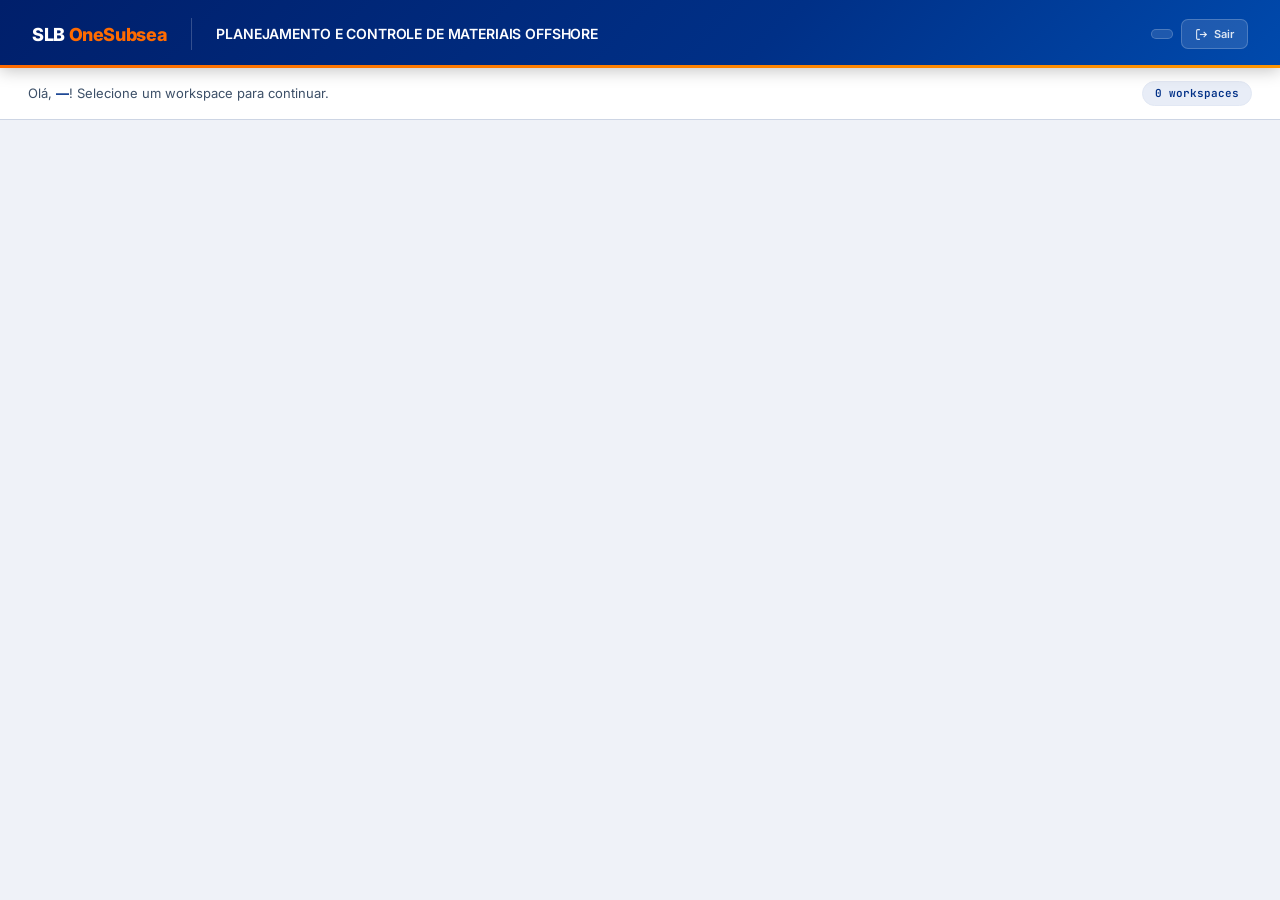
==== commit f47951ae: "Update home.html update do login" ====
--- a/home.html
+++ b/home.html
@@ -4,6 +4,9 @@
 <meta charset="UTF-8">
 <meta name="viewport" content="width=device-width, initial-scale=1.0">
 <link rel="stylesheet" href="css/styles.css">
+<script src="https://www.gstatic.com/firebasejs/10.12.2/firebase-app-compat.js"></script>
+<script src="https://www.gstatic.com/firebasejs/10.12.2/firebase-auth-compat.js"></script>
+<script src="https://www.gstatic.com/firebasejs/10.12.2/firebase-firestore-compat.js"></script>
 <title>PCM — Home</title>
 <style>
 /* ── Welcome bar ────────────────────────────────────────────────────────── */
@@ -330,36 +333,118 @@
 </div>
 
 <script>
+// ── Firebase init ─────────────────────────────────────────────────────────
+const _FB_CFG = {
+  apiKey: "AIzaSyCU_2HPubm_C7o3QrsGLvLKsh2FaZZFOXo",
+  authDomain: "pcm-2-0.firebaseapp.com",
+  projectId: "pcm-2-0",
+  storageBucket: "pcm-2-0.firebasestorage.app",
+  messagingSenderId: "541983140468",
+  appId: "1:541983140468:web:8ff0c46c73ecb5e8823f21"
+};
+if (!firebase.apps.length) firebase.initializeApp(_FB_CFG);
+const _fbAuth = firebase.auth();
+const _fbDB   = firebase.firestore();
+
+// ── Firebase Firestore (data layer) ───────────────────────────────────────
+const FSDB = (() => {
+  let db = null;
+  const COL = 'pcm_data';
+  function init() {
+    try { db = _fbDB; } catch(e) { console.warn('FSDB init:', e); }
+  }
+  async function set(key, val) {
+    if (!db) return;
+    try {
+      const clean = JSON.parse(JSON.stringify(val));
+      const doc = Array.isArray(clean) ? { _arr: clean } : { ...clean };
+      await db.collection(COL).doc(key).set(doc);
+    } catch(e) { console.warn('FSDB.set:', key, e); }
+  }
+  async function get(key) {
+    if (!db) return null;
+    try {
+      const snap = await db.collection(COL).doc(key).get();
+      if (!snap.exists) return null;
+      const d = snap.data();
+      return '_arr' in d ? d._arr : d;
+    } catch(e) { console.warn('FSDB.get:', key, e); return null; }
+  }
+  return { init, set, get };
+})();
+
 // ── Auth guard ────────────────────────────────────────────────────────────
-const session = JSON.parse(sessionStorage.getItem('pcm_session') || 'null');
-if(!session) location.href = 'login.html';
-
-const isAdmin = session?.role === 'admin';
-
-document.getElementById('user-name').textContent  = session?.name  || session?.email || '—';
-document.getElementById('user-badge').textContent = session?.email || '';
-if(isAdmin){
-  document.getElementById('admin-badge').style.display = 'inline-flex';
-  document.getElementById('btn-users').style.display   = 'inline-flex';
-}
+let isAdmin = false;
+let _currentUserUID = '';
+let _currentUserEmail = '';
+
+document.body.style.display = 'none';
+
+_fbAuth.onAuthStateChanged(async user => {
+  if (!user) { location.href = 'login.html'; return; }
+  _currentUserUID = user.uid;
+
+  try {
+    const snap = await _fbDB.collection('pcm_users').doc(user.uid).get();
+    const profile = snap.exists ? snap.data() : { name: user.email, role: 'user', email: user.email };
+    isAdmin = profile.role === 'admin';
+    _currentUserEmail = profile.email || user.email;
+    document.getElementById('user-name').textContent  = profile.name  || user.email;
+    document.getElementById('user-badge').textContent = _currentUserEmail;
+    if (isAdmin) {
+      document.getElementById('admin-badge').style.display = 'inline-flex';
+      document.getElementById('btn-users').style.display   = 'inline-flex';
+    }
+    sessionStorage.setItem('pcm_session', JSON.stringify({ email: _currentUserEmail, name: profile.name, role: profile.role, uid: user.uid }));
+  } catch(e) {
+    const cached = JSON.parse(sessionStorage.getItem('pcm_session') || 'null');
+    if (cached) {
+      isAdmin = cached.role === 'admin';
+      _currentUserEmail = cached.email || user.email;
+      document.getElementById('user-name').textContent  = cached.name  || cached.email;
+      document.getElementById('user-badge').textContent = cached.email || '';
+      if (isAdmin) {
+        document.getElementById('admin-badge').style.display = 'inline-flex';
+        document.getElementById('btn-users').style.display   = 'inline-flex';
+      }
+    }
+  }
+
+  document.body.style.display = '';
+  FSDB.init();
+  render();
+
+  try {
+    const fsWs = await FSDB.get('pcm_workspaces');
+    if (Array.isArray(fsWs) && fsWs.length > 0) {
+      localStorage.setItem('pcm_workspaces', JSON.stringify(fsWs));
+      render();
+    } else {
+      const local = getWorkspaces();
+      if (local.length > 0) FSDB.set('pcm_workspaces', local);
+    }
+  } catch(e) { console.warn('Firestore workspaces sync:', e); }
+});
 
 function doLogout(){
-  sessionStorage.removeItem('pcm_session');
-  sessionStorage.removeItem('pcm_active_ws');
-  location.href = 'login.html';
+  _fbAuth.signOut().then(() => {
+    sessionStorage.clear();
+    location.href = 'login.html';
+  });
 }
 
 // ── Workspace storage ─────────────────────────────────────────────────────
 function getWorkspaces(){ try{ return JSON.parse(localStorage.getItem('pcm_workspaces')||'[]'); }catch(e){ return []; } }
-function saveWorkspaces(list){ localStorage.setItem('pcm_workspaces', JSON.stringify(list)); }
+function saveWorkspaces(list){
+  localStorage.setItem('pcm_workspaces', JSON.stringify(list));
+  FSDB.set('pcm_workspaces', list);
+}
 
 // ── KPI calc (lê items do workspace) ─────────────────────────────────────
 function calcKPIs(wsId){
   try{
     const k1 = 'lismat_v2_' + wsId;
-    const k2 = 'lismat_v2';
-    const raw = localStorage.getItem(k1) || localStorage.getItem(k2) || null;
-    console.log('[calcKPIs]', wsId, '→ key1:', !!localStorage.getItem(k1), '| key2:', !!localStorage.getItem(k2), '| raw:', !!raw);
+    const raw = localStorage.getItem(k1) || null;
     const items = raw ? JSON.parse(raw) : [];
     if(!Array.isArray(items)) return { total:0, exp:0, warn:0, ok:0 };
     const today = new Date(); today.setHours(0,0,0,0);
@@ -476,6 +561,7 @@
 // ── Navegação ─────────────────────────────────────────────────────────────
 function openWorkspace(id){
   sessionStorage.setItem('pcm_active_ws', id);
+  localStorage.setItem('pcm_active_ws', id);
   location.href = 'index.html';
 }
 
@@ -565,55 +651,59 @@
 }
 
 // ── User management (admin only) ──────────────────────────────────────────
-function getUsers(){ try{ return JSON.parse(localStorage.getItem('pcm_users')||'[]'); }catch(e){ return []; } }
-function saveUsersAdmin(u){ localStorage.setItem('pcm_users', JSON.stringify(u)); }
-
-function openUsersModal(){
+async function openUsersModal(){
   if(!isAdmin) return;
-  renderUsersTable();
   document.getElementById('usersModal').classList.add('open');
+  await renderUsersTable();
 }
 function closeUsersModal(){ document.getElementById('usersModal').classList.remove('open'); }
 
-function renderUsersTable(){
-  const users = getUsers();
+async function renderUsersTable(){
   const tbody = document.getElementById('users-tbody');
-  tbody.innerHTML = users.map((u, i) => {
-    const isSelf = u.email === session.email;
-    const roleBadge = u.role === 'admin'
-      ? '<span class="role-badge admin">Admin</span>'
-      : '<span class="role-badge user">Usuário</span>';
-    const toggleLbl = u.role === 'admin' ? 'Tornar Usuário' : 'Tornar Admin';
-    const actions = isSelf
-      ? '<span style="font-size:var(--fs-xs);color:var(--text3)">Você</span>'
-      : `<button class="btn-icon" style="font-size:11px;padding:4px 8px;" onclick="toggleUserRole(${i})">${toggleLbl}</button>
-         <button class="btn-icon del" style="font-size:11px;padding:4px 8px;" onclick="deleteUser(${i})">Excluir</button>`;
-    return `<tr>
-      <td>${esc(u.name)}</td>
-      <td style="font-family:var(--font-mono);font-size:var(--fs-xs)">${esc(u.email)}</td>
-      <td>${roleBadge}</td>
-      <td style="text-align:right;display:flex;gap:5px;justify-content:flex-end">${actions}</td>
-    </tr>`;
-  }).join('');
-}
-
-function toggleUserRole(idx){
-  const users = getUsers();
-  if(!users[idx] || users[idx].email === session.email) return;
-  users[idx].role = users[idx].role === 'admin' ? 'user' : 'admin';
-  saveUsersAdmin(users);
-  renderUsersTable();
-  showToast('Perfil atualizado.', 'success');
-}
-
-function deleteUser(idx){
-  const users = getUsers();
-  if(!users[idx] || users[idx].email === session.email) return;
-  if(!confirm(`Excluir o usuário "${users[idx].name}" (${users[idx].email})?`)) return;
-  users.splice(idx, 1);
-  saveUsersAdmin(users);
-  renderUsersTable();
-  showToast('Usuário removido.', 'success');
+  tbody.innerHTML = '<tr><td colspan="4" style="text-align:center;color:var(--text3);padding:16px;">Carregando...</td></tr>';
+  try {
+    const snap = await _fbDB.collection('pcm_users').get();
+    const users = snap.docs.map(d => ({ uid: d.id, ...d.data() }));
+    tbody.innerHTML = users.map(u => {
+      const isSelf = u.uid === _currentUserUID;
+      const roleBadge = u.role === 'admin'
+        ? '<span class="role-badge admin">Admin</span>'
+        : '<span class="role-badge user">Usuário</span>';
+      const toggleLbl = u.role === 'admin' ? 'Tornar Usuário' : 'Tornar Admin';
+      const actions = isSelf
+        ? '<span style="font-size:var(--fs-xs);color:var(--text3)">Você</span>'
+        : `<button class="btn-icon" style="font-size:11px;padding:4px 8px;" onclick="toggleUserRole('${u.uid}','${u.role}')">${toggleLbl}</button>
+           <button class="btn-icon del" style="font-size:11px;padding:4px 8px;" onclick="deleteUserProfile('${u.uid}','${esc(u.name)}','${esc(u.email)}')">Excluir</button>`;
+      return `<tr>
+        <td>${esc(u.name)}</td>
+        <td style="font-family:var(--font-mono);font-size:var(--fs-xs)">${esc(u.email)}</td>
+        <td>${roleBadge}</td>
+        <td style="text-align:right;display:flex;gap:5px;justify-content:flex-end">${actions}</td>
+      </tr>`;
+    }).join('');
+  } catch(e) {
+    tbody.innerHTML = '<tr><td colspan="4" style="text-align:center;color:var(--danger);padding:12px;">Erro ao carregar usuários.</td></tr>';
+  }
+}
+
+async function toggleUserRole(uid, currentRole){
+  if (uid === _currentUserUID) return;
+  const newRole = currentRole === 'admin' ? 'user' : 'admin';
+  try {
+    await _fbDB.collection('pcm_users').doc(uid).update({ role: newRole });
+    await renderUsersTable();
+    showToast('Perfil atualizado.', 'success');
+  } catch(e) { showToast('Erro ao atualizar perfil.', 'error'); }
+}
+
+async function deleteUserProfile(uid, name, email){
+  if (uid === _currentUserUID) return;
+  if (!confirm(`Excluir o usuário "${name}" (${email})?`)) return;
+  try {
+    await _fbDB.collection('pcm_users').doc(uid).delete();
+    await renderUsersTable();
+    showToast('Usuário removido.', 'success');
+  } catch(e) { showToast('Erro ao remover usuário.', 'error'); }
 }
 
 // ── Keyboard ──────────────────────────────────────────────────────────────
@@ -621,7 +711,7 @@
   if(e.key === 'Escape'){ closeWsModal(); closeDelModal(); closeUsersModal(); }
 });
 
-render();
+// Init is handled inside _fbAuth.onAuthStateChanged above
 </script>
 </body>
 </html>
